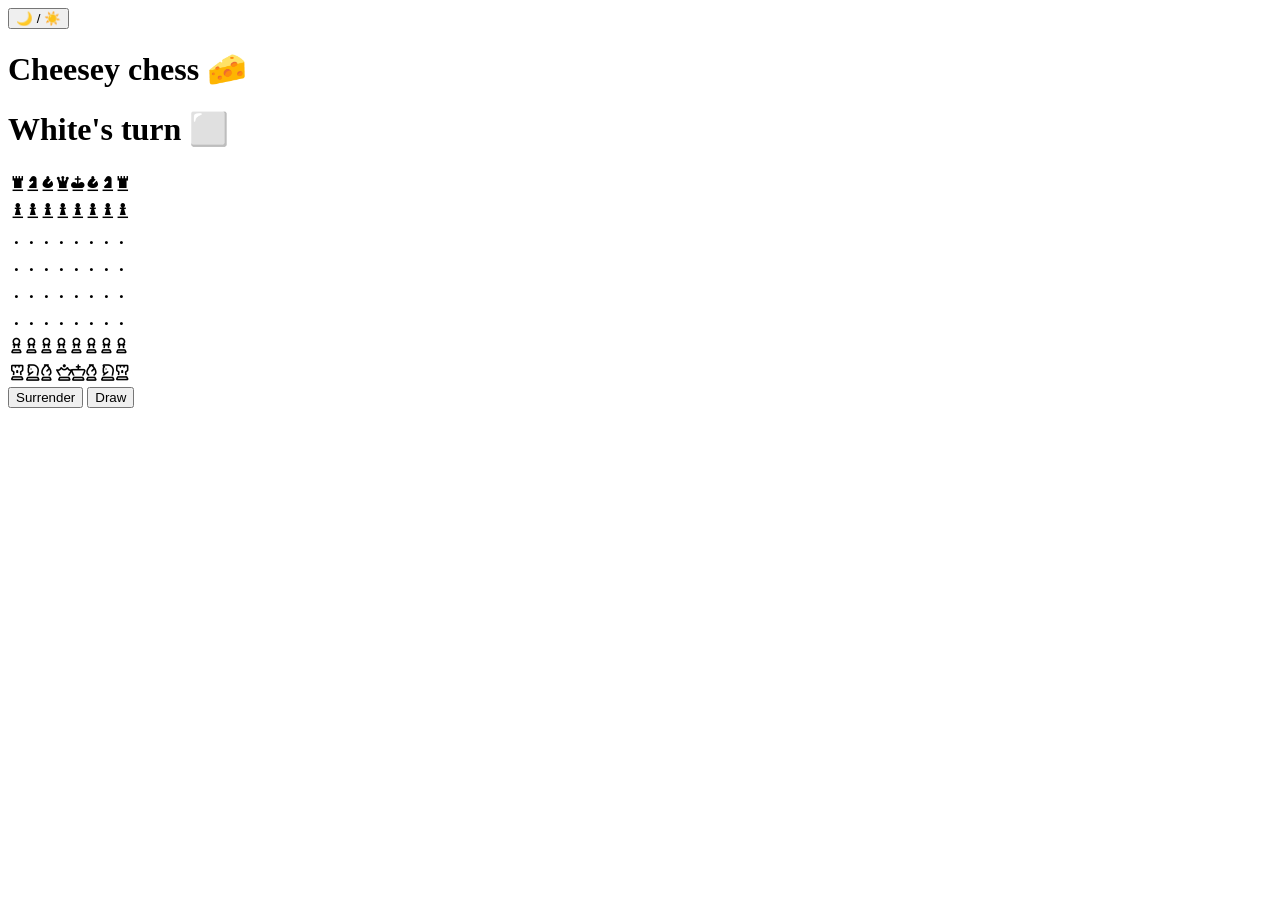
==== board.html @ 4db6fe4f "chore: add work that was already done" ====
<!DOCTYPE html>
<html lang="en">
  <head>
    <meta charset="UTF-8"/>
    <meta name="viewport" content="width=device-width, initial-scale=1.0">
    <title>Cheesey chess 🧀</title>
    <link rel="stylesheet" href="style.css">
    <style src="style.css"></style>
  </head>
  <body>
      <button id="theme-toggle" onclick="toggleTheme()">🌙 / ☀️</button>
    <div class="game-container">
      <h1 id="title">Cheesey chess 🧀</h1>

      <h1 id="turnIndicator">White's turn ⬜</h1>

      <div class="board-wrapper">
          <table id="board">
              <tr> <td class="whiteSquare">󰡛</td> <td class="blackSquare">󰡘</td> <td class="whiteSquare">󰡜</td> <td class="blackSquare">󰡚</td> <td class="whiteSquare">󰡗</td> <td class="blackSquare">󰡜</td> <td class="whiteSquare">󰡘</td> <td class="blackSquare">󰡛</td> </tr>
              <tr> <td class="blackSquare">󰡙</td> <td class="whiteSquare">󰡙</td> <td class="blackSquare">󰡙</td> <td class="whiteSquare">󰡙</td> <td class="blackSquare">󰡙</td> <td class="whiteSquare">󰡙</td> <td class="blackSquare">󰡙</td> <td class="whiteSquare">󰡙</td> </tr>
              <tr> <td class="whiteSquare">.</td> <td class="blackSquare">.</td> <td class="whiteSquare">.</td> <td class="blackSquare">.</td> <td class="whiteSquare">.</td> <td class="blackSquare">.</td> <td class="whiteSquare">.</td> <td class="blackSquare">.</td> </tr>
              <tr> <td class="blackSquare">.</td> <td class="whiteSquare">.</td> <td class="blackSquare">.</td> <td class="whiteSquare">.</td> <td class="blackSquare">.</td> <td class="whiteSquare">.</td> <td class="blackSquare">.</td> <td class="whiteSquare">.</td> </tr>
              <tr> <td class="whiteSquare">.</td> <td class="blackSquare">.</td> <td class="whiteSquare">.</td> <td class="blackSquare">.</td> <td class="whiteSquare">.</td> <td class="blackSquare">.</td> <td class="whiteSquare">.</td> <td class="blackSquare">.</td> </tr>
              <tr> <td class="blackSquare">.</td> <td class="whiteSquare">.</td> <td class="blackSquare">.</td> <td class="whiteSquare">.</td> <td class="blackSquare">.</td> <td class="whiteSquare">.</td> <td class="blackSquare">.</td> <td class="whiteSquare">.</td> </tr>
              <tr> <td class="whiteSquare"></td> <td class="blackSquare"></td> <td class="whiteSquare"></td> <td class="blackSquare"></td> <td class="whiteSquare"></td> <td class="blackSquare"></td> <td class="whiteSquare"></td> <td class="blackSquare"></td> </tr>
              <tr> <td class="blackSquare"></td> <td class="whiteSquare"></td> <td class="blackSquare"></td> <td class="whiteSquare"></td> <td class="blackSquare"></td> <td class="whiteSquare"></td> <td class="blackSquare"></td> <td class="whiteSquare"></td> </tr>
          </table>
      </div>

      <div class="controls">
          <button id="surrender" onclick="surrender()">Surrender</button>
          <button id="draw" onclick="proposeDraw()">Draw</button>
      </div>
    </div>
  </body>
</html>
---- style.css ----
@font-face {
  font-family: "nerd-font";
  src: url("fonts/JetBrainsMonoNerdFont-Regular.ttf");
}

td{
    font-family: "nerd-font";
    font-size:large;
}

.whiteSquare{
    border-radius: 2px;
    border-color: white;
}

.blackSquare{
    border-radius: 2px;
    border-color: black;
}

td.selected{
    border-radius: 2px;
    border-color: red;
}
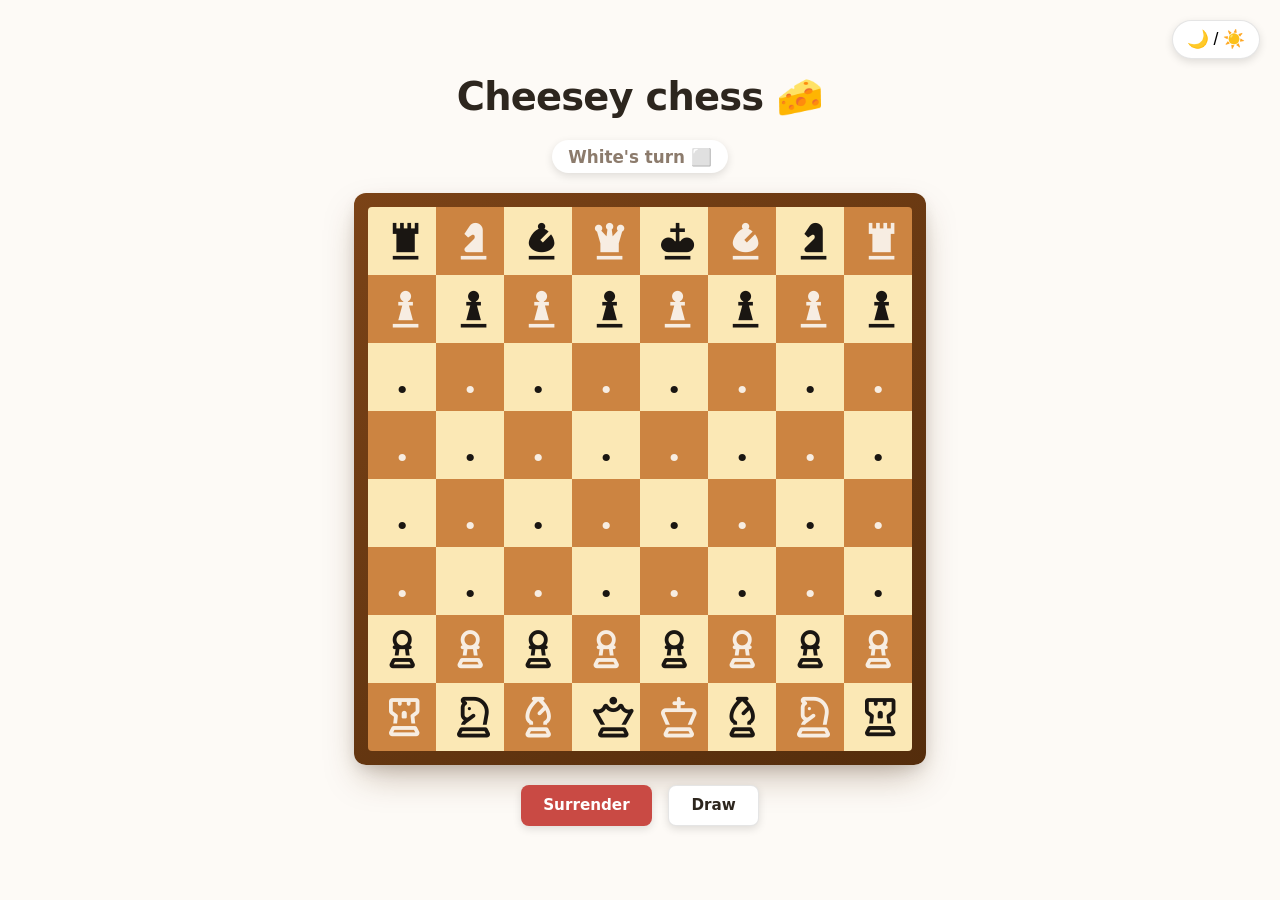
==== commit f010f1e5: "feat: add ai-made css" ====
--- a/board.html
+++ b/board.html
@@ -5,16 +5,16 @@
     <meta name="viewport" content="width=device-width, initial-scale=1.0">
     <title>Cheesey chess 🧀</title>
     <link rel="stylesheet" href="style.css">
-    <style src="style.css"></style>
+    <script src="main.js"></script>
   </head>
   <body>
       <button id="theme-toggle" onclick="toggleTheme()">🌙 / ☀️</button>
-    <div class="game-container">
+    <div id="game-container">
       <h1 id="title">Cheesey chess 🧀</h1>
 
       <h1 id="turnIndicator">White's turn ⬜</h1>
 
-      <div class="board-wrapper">
+      <div id="board-wrapper">
           <table id="board">
               <tr> <td class="whiteSquare">󰡛</td> <td class="blackSquare">󰡘</td> <td class="whiteSquare">󰡜</td> <td class="blackSquare">󰡚</td> <td class="whiteSquare">󰡗</td> <td class="blackSquare">󰡜</td> <td class="whiteSquare">󰡘</td> <td class="blackSquare">󰡛</td> </tr>
               <tr> <td class="blackSquare">󰡙</td> <td class="whiteSquare">󰡙</td> <td class="blackSquare">󰡙</td> <td class="whiteSquare">󰡙</td> <td class="blackSquare">󰡙</td> <td class="whiteSquare">󰡙</td> <td class="blackSquare">󰡙</td> <td class="whiteSquare">󰡙</td> </tr>
@@ -27,7 +27,7 @@
           </table>
       </div>
 
-      <div class="controls">
+      <div id="controls">
           <button id="surrender" onclick="surrender()">Surrender</button>
           <button id="draw" onclick="proposeDraw()">Draw</button>
       </div>
--- a/style.css
+++ b/style.css
@@ -1,24 +1,224 @@
+/* AI MADE */
 @font-face {
   font-family: "nerd-font";
   src: url("fonts/JetBrainsMonoNerdFont-Regular.ttf");
 }
 
-td{
-    font-family: "nerd-font";
-    font-size:large;
-}
-
-.whiteSquare{
-    border-radius: 2px;
-    border-color: white;
-}
-
-.blackSquare{
-    border-radius: 2px;
-    border-color: black;
-}
-
-td.selected{
-    border-radius: 2px;
-    border-color: red;
-}
+:root {
+  /* Board & Palette */
+  --bg-color: #fdfaf6;
+  --panel-bg: #ffffff;
+  --text-primary: #2d261e;
+  --text-muted: #8c7b6c;
+
+  /* Cheese / Warm Wood Theme */
+  --square-light: #fbe8b5;
+  --square-dark: #cc8441;
+  --board-border: #7b4317;
+  --board-bezel: #542d0c;
+
+  /* Piece & Accent Colors */
+  --accent-gold: #e59934;
+  --accent-gold-hover: #cf8422;
+  --accent-danger: #c94a44;
+  --accent-danger-hover: #b03a35;
+  --highlight-selection: #f9d423;
+
+  /* Depth */
+  --shadow-board: 0 16px 36px -8px rgba(84, 45, 12, 0.35),
+                  0 6px 16px -4px rgba(0, 0, 0, 0.15);
+  --shadow-button: 0 3px 8px rgba(0, 0, 0, 0.12);
+}
+
+/* Dark mode palette */
+body.dark-theme {
+  --bg-color: #171513;
+  --panel-bg: #231f1c;
+  --text-primary: #f5ebe0;
+  --text-muted: #b09f8e;
+
+  --square-light: #d6b27d;
+  --square-dark: #634329;
+  --board-border: #382414;
+  --board-bezel: #24160a;
+
+  --shadow-board: 0 20px 40px -10px rgba(0, 0, 0, 0.7);
+}
+
+* {
+  box-sizing: border-box;
+  margin: 0;
+  padding: 0;
+  user-select: none;
+  -webkit-user-select: none;
+}
+
+body {
+  background-color: var(--bg-color);
+  color: var(--text-primary);
+  font-family: system-ui, -apple-system, BlinkMacSystemFont, "Segoe UI", Roboto, sans-serif;
+  min-height: 100vh;
+  display: flex;
+  flex-direction: column;
+  align-items: center;
+  justify-content: center;
+  padding: 1.5rem;
+  transition: background-color 0.3s ease, color 0.3s ease;
+}
+
+/* Theme Switcher Button */
+#theme-toggle {
+  position: fixed;
+  top: 1.25rem;
+  right: 1.25rem;
+  background: var(--panel-bg);
+  border: 1px solid rgba(0, 0, 0, 0.1);
+  box-shadow: var(--shadow-button);
+  padding: 0.5rem 0.85rem;
+  border-radius: 9999px;
+  cursor: pointer;
+  font-size: 1.1rem;
+  transition: transform 0.15s ease, background-color 0.3s ease;
+}
+
+#theme-toggle:hover {
+  transform: scale(1.08);
+}
+
+#theme-toggle:active {
+  transform: scale(0.95);
+}
+
+/* Container */
+#game-container {
+  display: flex;
+  flex-direction: column;
+  align-items: center;
+  gap: 1.25rem;
+}
+
+#title {
+  font-size: clamp(1.8rem, 4vw, 2.4rem);
+  font-weight: 800;
+  letter-spacing: -0.02em;
+  color: var(--text-primary);
+}
+
+#turnIndicator {
+  font-size: 1.05rem;
+  font-weight: 600;
+  color: var(--text-muted);
+  background: var(--panel-bg);
+  padding: 0.4rem 1rem;
+  border-radius: 20px;
+  box-shadow: var(--shadow-button);
+}
+
+/* Board Outer Framing */
+#board-wrapper {
+  padding: 14px;
+  background: linear-gradient(145deg, var(--board-border), var(--board-bezel));
+  border-radius: 12px;
+  box-shadow: var(--shadow-board);
+  display: inline-block;
+}
+
+/* Chess Grid */
+#board {
+  border-collapse: collapse;
+  border-spacing: 0;
+  table-layout: fixed;
+  border-radius: 4px;
+  overflow: hidden;
+}
+
+/* Individual Squares */
+td {
+  font-family: "nerd-font", monospace;
+  font-size: clamp(1.75rem, 4.5vw, 2.75rem);
+  width: clamp(42px, 8vw, 68px);
+  height: clamp(42px, 8vw, 68px);
+  text-align: center;
+  vertical-align: middle;
+  cursor: pointer;
+  transition: background-color 0.15s ease, transform 0.08s ease;
+  line-height: 1;
+}
+
+/* Hide empty dot markers gracefully */
+td:empty,
+td {
+  color: inherit;
+}
+
+/* Light & Dark Squares */
+.whiteSquare {
+  background-color: var(--square-light);
+  color: #1a1612;
+}
+
+.blackSquare {
+  background-color: var(--square-dark);
+  color: #f7ede2;
+}
+
+/* Cell Hover & States */
+td:hover {
+  filter: brightness(1.06);
+}
+
+td:active {
+  filter: brightness(0.95);
+}
+
+/* Active & Selection State */
+td.selected {
+  background-color: var(--highlight-selection) !important;
+  color: #111 !important;
+  box-shadow: inset 0 0 0 3px rgba(0, 0, 0, 0.45);
+}
+
+/* Game Action Controls */
+#controls {
+  display: flex;
+  gap: 1rem;
+  width: 100%;
+  justify-content: center;
+}
+
+#controls button {
+  font-family: inherit;
+  font-size: 0.95rem;
+  font-weight: 700;
+  padding: 0.65rem 1.4rem;
+  border-radius: 8px;
+  border: none;
+  cursor: pointer;
+  box-shadow: var(--shadow-button);
+  transition: transform 0.15s ease, background-color 0.2s ease, box-shadow 0.15s ease;
+}
+
+#surrender {
+  background-color: var(--accent-danger);
+  color: #ffffff;
+}
+
+#surrender:hover {
+  background-color: var(--accent-danger-hover);
+  transform: translateY(-2px);
+}
+
+#draw {
+  background-color: var(--panel-bg);
+  color: var(--text-primary);
+  border: 1px solid rgba(0, 0, 0, 0.1) !important;
+}
+
+#draw:hover {
+  transform: translateY(-2px);
+  background-color: var(--square-light);
+}
+
+#controls button:active {
+  transform: translateY(0);
+}
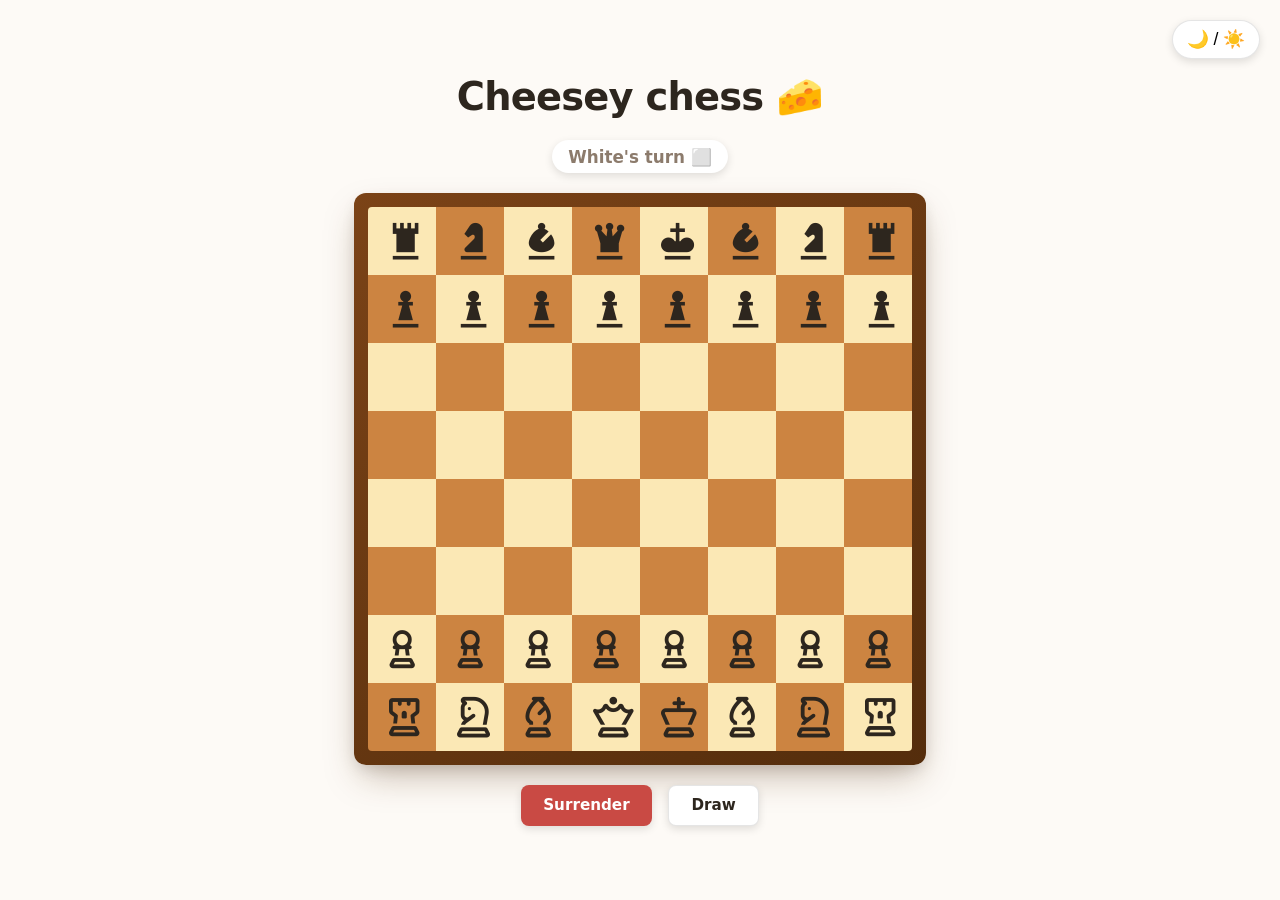
==== commit ea739322: "fix: css clarity" ====
--- a/board.html
+++ b/board.html
@@ -18,10 +18,10 @@
           <table id="board">
               <tr> <td class="whiteSquare">󰡛</td> <td class="blackSquare">󰡘</td> <td class="whiteSquare">󰡜</td> <td class="blackSquare">󰡚</td> <td class="whiteSquare">󰡗</td> <td class="blackSquare">󰡜</td> <td class="whiteSquare">󰡘</td> <td class="blackSquare">󰡛</td> </tr>
               <tr> <td class="blackSquare">󰡙</td> <td class="whiteSquare">󰡙</td> <td class="blackSquare">󰡙</td> <td class="whiteSquare">󰡙</td> <td class="blackSquare">󰡙</td> <td class="whiteSquare">󰡙</td> <td class="blackSquare">󰡙</td> <td class="whiteSquare">󰡙</td> </tr>
-              <tr> <td class="whiteSquare">.</td> <td class="blackSquare">.</td> <td class="whiteSquare">.</td> <td class="blackSquare">.</td> <td class="whiteSquare">.</td> <td class="blackSquare">.</td> <td class="whiteSquare">.</td> <td class="blackSquare">.</td> </tr>
-              <tr> <td class="blackSquare">.</td> <td class="whiteSquare">.</td> <td class="blackSquare">.</td> <td class="whiteSquare">.</td> <td class="blackSquare">.</td> <td class="whiteSquare">.</td> <td class="blackSquare">.</td> <td class="whiteSquare">.</td> </tr>
-              <tr> <td class="whiteSquare">.</td> <td class="blackSquare">.</td> <td class="whiteSquare">.</td> <td class="blackSquare">.</td> <td class="whiteSquare">.</td> <td class="blackSquare">.</td> <td class="whiteSquare">.</td> <td class="blackSquare">.</td> </tr>
-              <tr> <td class="blackSquare">.</td> <td class="whiteSquare">.</td> <td class="blackSquare">.</td> <td class="whiteSquare">.</td> <td class="blackSquare">.</td> <td class="whiteSquare">.</td> <td class="blackSquare">.</td> <td class="whiteSquare">.</td> </tr>
+              <tr> <td class="whiteSquare"></td> <td class="blackSquare"></td> <td class="whiteSquare"></td> <td class="blackSquare"></td> <td class="whiteSquare"></td> <td class="blackSquare"></td> <td class="whiteSquare"></td> <td class="blackSquare"></td> </tr>
+              <tr> <td class="blackSquare"></td> <td class="whiteSquare"></td> <td class="blackSquare"></td> <td class="whiteSquare"></td> <td class="blackSquare"></td> <td class="whiteSquare"></td> <td class="blackSquare"></td> <td class="whiteSquare"></td> </tr>
+              <tr> <td class="whiteSquare"></td> <td class="blackSquare"></td> <td class="whiteSquare"></td> <td class="blackSquare"></td> <td class="whiteSquare"></td> <td class="blackSquare"></td> <td class="whiteSquare"></td> <td class="blackSquare"></td> </tr>
+              <tr> <td class="blackSquare"></td> <td class="whiteSquare"></td> <td class="blackSquare"></td> <td class="whiteSquare"></td> <td class="blackSquare"></td> <td class="whiteSquare"></td> <td class="blackSquare"></td> <td class="whiteSquare"></td> </tr>
               <tr> <td class="whiteSquare"></td> <td class="blackSquare"></td> <td class="whiteSquare"></td> <td class="blackSquare"></td> <td class="whiteSquare"></td> <td class="blackSquare"></td> <td class="whiteSquare"></td> <td class="blackSquare"></td> </tr>
               <tr> <td class="blackSquare"></td> <td class="whiteSquare"></td> <td class="blackSquare"></td> <td class="whiteSquare"></td> <td class="blackSquare"></td> <td class="whiteSquare"></td> <td class="blackSquare"></td> <td class="whiteSquare"></td> </tr>
           </table>
--- a/style.css
+++ b/style.css
@@ -136,6 +136,7 @@
 td {
   font-family: "nerd-font", monospace;
   font-size: clamp(1.75rem, 4.5vw, 2.75rem);
+  color: #1a1612;
   width: clamp(42px, 8vw, 68px);
   height: clamp(42px, 8vw, 68px);
   text-align: center;
@@ -154,12 +155,10 @@
 /* Light & Dark Squares */
 .whiteSquare {
   background-color: var(--square-light);
-  color: #1a1612;
 }
 
 .blackSquare {
   background-color: var(--square-dark);
-  color: #f7ede2;
 }
 
 /* Cell Hover & States */
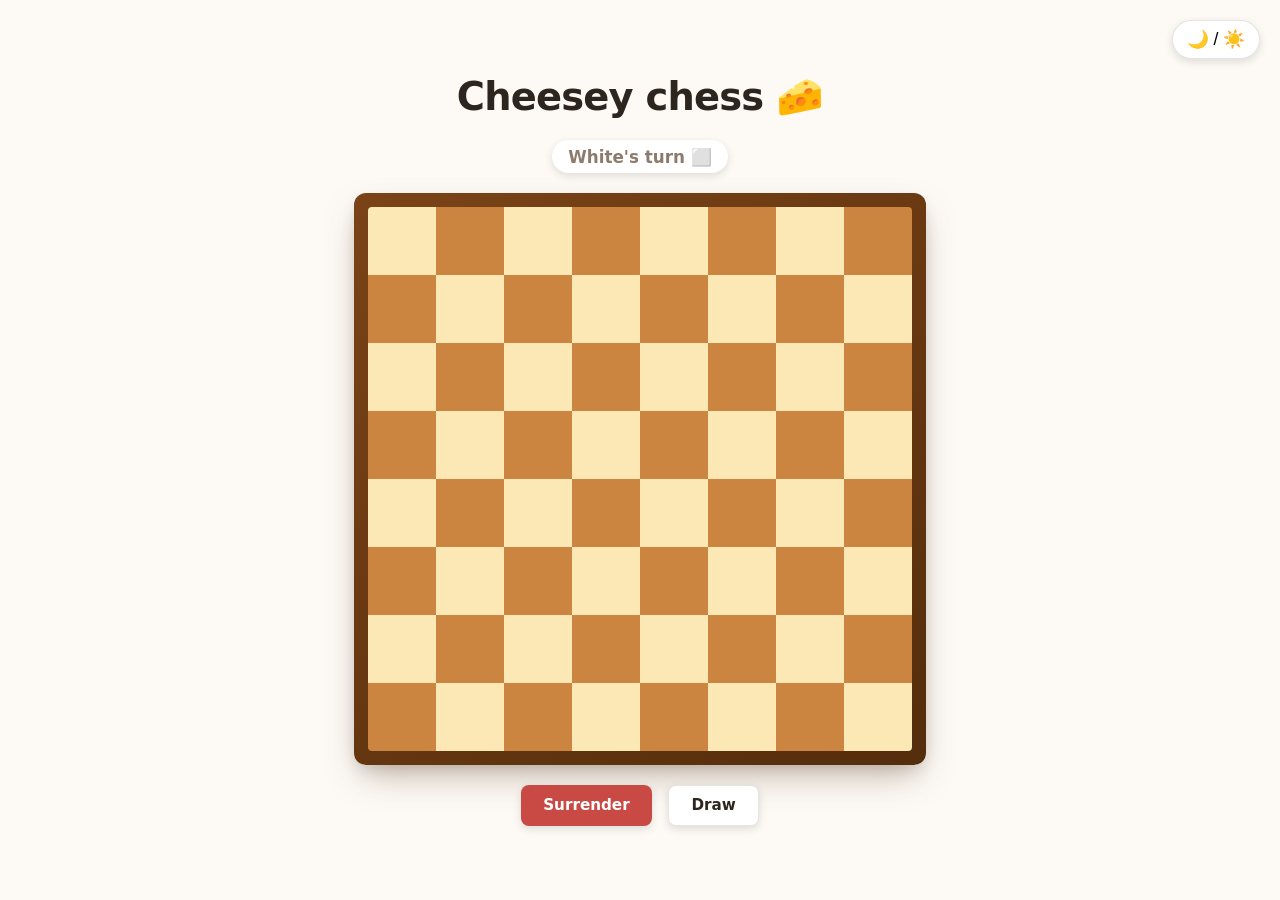
==== commit d6412999: "fix: now js spawn the board" ====
--- a/board.html
+++ b/board.html
@@ -15,16 +15,7 @@
       <h1 id="turnIndicator">White's turn ⬜</h1>
 
       <div id="board-wrapper">
-          <table id="board">
-              <tr> <td class="whiteSquare">󰡛</td> <td class="blackSquare">󰡘</td> <td class="whiteSquare">󰡜</td> <td class="blackSquare">󰡚</td> <td class="whiteSquare">󰡗</td> <td class="blackSquare">󰡜</td> <td class="whiteSquare">󰡘</td> <td class="blackSquare">󰡛</td> </tr>
-              <tr> <td class="blackSquare">󰡙</td> <td class="whiteSquare">󰡙</td> <td class="blackSquare">󰡙</td> <td class="whiteSquare">󰡙</td> <td class="blackSquare">󰡙</td> <td class="whiteSquare">󰡙</td> <td class="blackSquare">󰡙</td> <td class="whiteSquare">󰡙</td> </tr>
-              <tr> <td class="whiteSquare"></td> <td class="blackSquare"></td> <td class="whiteSquare"></td> <td class="blackSquare"></td> <td class="whiteSquare"></td> <td class="blackSquare"></td> <td class="whiteSquare"></td> <td class="blackSquare"></td> </tr>
-              <tr> <td class="blackSquare"></td> <td class="whiteSquare"></td> <td class="blackSquare"></td> <td class="whiteSquare"></td> <td class="blackSquare"></td> <td class="whiteSquare"></td> <td class="blackSquare"></td> <td class="whiteSquare"></td> </tr>
-              <tr> <td class="whiteSquare"></td> <td class="blackSquare"></td> <td class="whiteSquare"></td> <td class="blackSquare"></td> <td class="whiteSquare"></td> <td class="blackSquare"></td> <td class="whiteSquare"></td> <td class="blackSquare"></td> </tr>
-              <tr> <td class="blackSquare"></td> <td class="whiteSquare"></td> <td class="blackSquare"></td> <td class="whiteSquare"></td> <td class="blackSquare"></td> <td class="whiteSquare"></td> <td class="blackSquare"></td> <td class="whiteSquare"></td> </tr>
-              <tr> <td class="whiteSquare"></td> <td class="blackSquare"></td> <td class="whiteSquare"></td> <td class="blackSquare"></td> <td class="whiteSquare"></td> <td class="blackSquare"></td> <td class="whiteSquare"></td> <td class="blackSquare"></td> </tr>
-              <tr> <td class="blackSquare"></td> <td class="whiteSquare"></td> <td class="blackSquare"></td> <td class="whiteSquare"></td> <td class="blackSquare"></td> <td class="whiteSquare"></td> <td class="blackSquare"></td> <td class="whiteSquare"></td> </tr>
-          </table>
+          <table id="board"></table>
       </div>
 
       <div id="controls">
